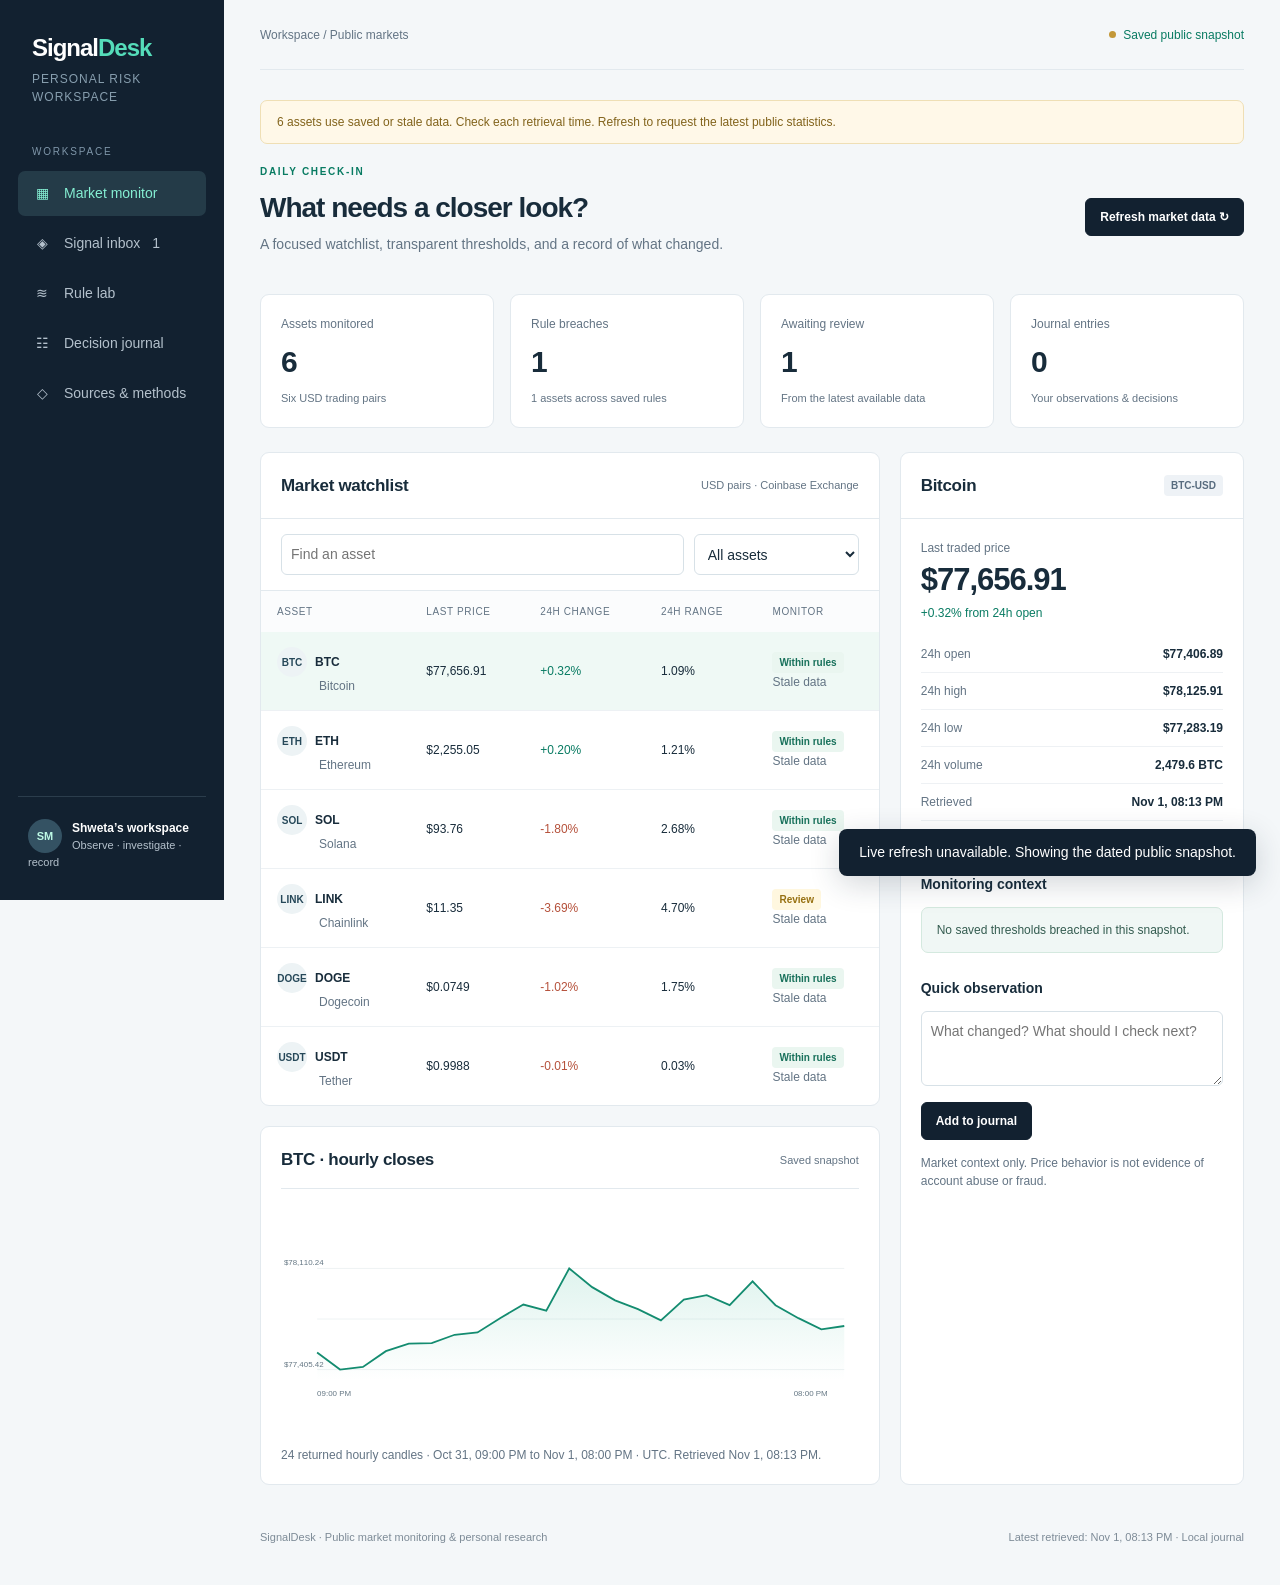
==== signaldesk/index.html @ 991ac7b4 "Add SignalDesk public market monitoring workspace" ====
<!doctype html><html lang="en"><head><meta charset="UTF-8"><meta name="viewport" content="width=device-width,initial-scale=1"><title>SignalDesk | Market Risk Workspace</title><meta name="description" content="A personal workspace for monitoring public crypto market data, reviewing signals, and keeping a decision journal."><link rel="icon" href="data:image/svg+xml,%3Csvg xmlns='http://www.w3.org/2000/svg' viewBox='0 0 40 40'%3E%3Crect width='40' height='40' rx='10' fill='%23122130'/%3E%3Cpath d='M8 26l7-10 7 6 10-12' stroke='%2354ddba' stroke-width='4' fill='none'/%3E%3C/svg%3E"><style>
:root{--ink:#182c3b;--muted:#637484;--line:#e2e9ee;--green:#087b62;--mint:#55ddba;--nav:#122130;--bg:#f4f7f9}*{box-sizing:border-box}body{margin:0;background:var(--bg);font:14px/1.5 -apple-system,BlinkMacSystemFont,'Segoe UI',sans-serif;color:var(--ink)}button,input,select,textarea{font:inherit}button,a,input,select,textarea{outline-offset:4px}button{cursor:pointer}button:disabled{cursor:default;opacity:.5}aside{position:fixed;inset:0 auto 0 0;width:224px;background:var(--nav);padding:30px 18px;color:#b4c1cc;display:flex;flex-direction:column;z-index:4}.brand{color:white;font-size:24px;font-weight:750;letter-spacing:-1px;padding:0 14px}.brand span{color:var(--mint)}.small{font-size:12px}.navlabel{font-size:10px;letter-spacing:1.8px;margin:38px 14px 12px;color:#7f96a9}nav button{width:100%;border:0;color:#b4c1cc;background:none;text-align:left;padding:12px 14px;border-radius:7px;margin-bottom:5px;display:flex;gap:12px;align-items:center}nav button.active{background:#243b48;color:#85efd3}nav button:hover{background:#203542}.navicon{width:20px;text-align:center}.author{margin-top:auto;border-top:1px solid #2b3d4c;padding:22px 10px 0}.avatar{float:left;margin-right:10px;border-radius:50%;background:#345263;color:#bdf9e5;width:34px;height:34px;display:grid;place-items:center;font-size:11px;font-weight:700}.author strong{color:#fff;display:block;font-size:12px}.author p{margin:0;font-size:11px}main{margin-left:224px;padding:0 36px 40px;max-width:1800px}.topbar{height:70px;display:flex;justify-content:space-between;align-items:center;border-bottom:1px solid var(--line);margin-bottom:30px;color:var(--muted);font-size:12px}.live{color:var(--green);display:flex;align-items:center;gap:7px}.dot{height:7px;width:7px;background:#1da782;border-radius:100%}.head{display:flex;justify-content:space-between;gap:16px;align-items:center;margin-bottom:25px}h1{font-size:29px;letter-spacing:-1px;margin:0 0 5px}h2{font-size:17px;letter-spacing:-.3px;margin:0}h3{font-size:14px;margin:0 0 8px}p{margin:0 0 14px}.sub{color:var(--muted)}.eyebrow{color:var(--green);font-size:10px;font-weight:750;letter-spacing:1.7px;margin-bottom:8px}.btn{border:1px solid #cfdae2;background:white;color:var(--ink);border-radius:6px;padding:9px 14px;font-weight:600;font-size:12px}.btn:hover{background:#edf3f5}.primary{background:var(--nav);border-color:var(--nav);color:white}.primary:hover{background:#284458}.ghost{background:transparent}.cards{display:grid;grid-template-columns:repeat(4,1fr);gap:16px;margin-bottom:24px}.card{border:1px solid var(--line);border-radius:9px;background:white;padding:20px}.metric{font-size:30px;font-weight:700;letter-spacing:-1px;margin:6px 0}.label{color:var(--muted);font-size:12px}.change{font-size:11px;color:var(--muted)}.green{color:var(--green)}.grid{display:grid;grid-template-columns: minmax(0,1.8fr) minmax(280px,1fr);gap:20px}.panel{background:white;border:1px solid var(--line);border-radius:9px;overflow:hidden;margin-bottom:20px}.panelhead{display:flex;justify-content:space-between;gap:12px;align-items:center;padding:20px;border-bottom:1px solid var(--line)}.pad{padding:20px}.toolbar{display:flex;gap:10px;flex-wrap:wrap;padding:15px 20px;border-bottom:1px solid var(--line)}input[type=search],select,textarea{border:1px solid #d7e1e7;background:white;border-radius:6px;padding:9px;color:var(--ink)}input[type=search]{min-width:180px;flex:1}table{border-collapse:collapse;width:100%;font-size:12px}th{text-align:left;font-weight:500;color:var(--muted);font-size:10px;letter-spacing:.6px;text-transform:uppercase;background:#fbfcfd;padding:13px 16px}td{padding:15px 16px;border-bottom:1px solid #edf1f4}tbody tr{cursor:pointer}tbody tr:hover{background:#f6faf9}tbody tr.selected{background:#eff9f5}tbody tr:last-child td{border-bottom:0}.badge{border-radius:4px;padding:3px 7px;font-size:10px;font-weight:650;white-space:nowrap;display:inline-block}.high{background:#fff0ec;color:#aa4428}.medium{background:#fff7df;color:#977010}.low{background:#eaf6f0;color:#18715b}.neutral{background:#eef2f6;color:#576b7e}.score{font-weight:750}.caseid{font-weight:650}.caseid small{font-weight:400;color:var(--muted);display:block;font-size:10px;margin-top:3px}.detailtitle{display:flex;justify-content:space-between;margin-bottom:18px}.kv{display:flex;justify-content:space-between;border-bottom:1px solid #eef1f4;padding:9px 0;font-size:12px}.kv span:first-child{color:var(--muted)}.signal{display:flex;gap:10px;border:1px solid var(--line);padding:10px;border-radius:6px;font-size:12px;margin:8px 0}.signal b{font-size:13px}.timeline{border-left:1px solid #d5e3e1;padding-left:16px;margin:15px 0}.timeline div{font-size:12px;margin-bottom:14px;position:relative}.timeline div:before{content:'';width:7px;height:7px;border-radius:50%;background:#46b99a;position:absolute;left:-20px;top:6px}.timeline small{display:block;color:var(--muted);font-size:10px}.actions{display:flex;gap:8px;flex-wrap:wrap;margin-top:14px}textarea{width:100%;resize:vertical;min-height:75px}.callout{background:#f0f7f5;border:1px solid #d4e9df;border-radius:7px;padding:13px 15px;font-size:12px;color:#345c50}.footer{font-size:11px;color:#7d8b97;margin-top:24px;display:flex;justify-content:space-between;gap:15px}.hidden{display:none!important}.step{display:flex;gap:12px;padding:15px 0;border-bottom:1px solid var(--line)}.stepnum{border-radius:50%;background:#e8f4ef;color:var(--green);width:28px;height:28px;flex-shrink:0;display:grid;place-items:center;font-weight:700}.step p{font-size:12px;color:var(--muted);margin:4px 0 0}.simgrid{display:grid;grid-template-columns:1fr 1.2fr;gap:24px}.range{width:100%;accent-color:var(--green);margin:22px 0}.barrow{display:flex;gap:12px;align-items:center;font-size:12px;margin:18px 0}.barlabel{width:130px}.bar{flex:1;height:10px;background:#edf2f5;border-radius:4px;overflow:hidden}.bar i{display:block;height:100%;background:#37b797}.barrow b{width:48px;text-align:right}.pill{background:#edf5f2;color:#16755d;padding:4px 9px;border-radius:20px;font-size:11px}a{color:#087b62}.sectiontitle{margin:25px 0 12px}details{border:1px solid var(--line);padding:14px;border-radius:6px;margin-bottom:10px}summary{cursor:pointer;font-weight:650}details p{font-size:13px;color:var(--muted);margin-top:12px}.toast{position:fixed;bottom:24px;right:24px;background:var(--nav);color:white;padding:13px 20px;border-radius:8px;z-index:10;box-shadow:0 8px 30px #182c3b30}.tableresponsive{overflow:auto}.empty{text-align:center;color:var(--muted);padding:35px}.path{display:flex;gap:8px;flex-wrap:wrap;margin-top:12px}.path span{font-size:11px;border-radius:4px;background:#f1f5f7;padding:6px 9px}.legend{display:flex;gap:18px;font-size:11px;color:var(--muted);margin-top:14px}.legend span:before{content:'';display:inline-block;width:8px;height:8px;margin-right:6px;background:#37b797;border-radius:2px}.legend span:last-child:before{background:#e4a967}
@media(min-width:1500px){main{padding:0 50px 40px}.grid{grid-template-columns:minmax(0,2.2fr) minmax(330px,1fr)}}@media(max-width:1150px){aside{width:190px}main{margin-left:190px;padding:0 22px 30px}.grid{grid-template-columns:1fr}.cards{gap:10px}.card{padding:15px}.simgrid{grid-template-columns:1fr}}@media(max-width:700px){aside{position:static;width:auto;padding:16px}.brand{padding:0}.navlabel,.author{display:none}nav{display:flex;overflow:auto;margin-top:14px;gap:6px}nav button{white-space:nowrap;width:auto;padding:8px;font-size:11px}.navicon{display:none}main{margin-left:0;padding:0 16px 25px}.topbar{height:52px;margin-bottom:20px}.cards{grid-template-columns:repeat(2,1fr)}h1{font-size:24px}.head{align-items:flex-start}.head .btn{max-width:110px}.footer{display:block}.simgrid{grid-template-columns:1fr}}
.price{font-size:31px;letter-spacing:-1px;font-weight:700}.chart{height:230px;width:100%;display:block;margin-top:15px}.coin{background:#edf3f5;border-radius:50%;width:30px;height:30px;display:inline-grid;place-items:center;font-size:10px;font-weight:750;margin-right:8px;color:#264859}input[type=number]{border:1px solid #d7e1e7;padding:8px;border-radius:5px;width:90px}.rule{display:flex;justify-content:space-between;align-items:center;gap:12px;margin:16px 0;padding:12px;background:#f8fafb;border:1px solid var(--line);border-radius:6px}.datawarn{background:#fff8e8;border:1px solid #efdfb5;padding:12px 16px;border-radius:7px;color:#82631b;margin-bottom:20px;font-size:12px}.sync{font-size:11px;color:var(--muted)}.journalentry{border-bottom:1px solid var(--line);padding:18px 20px}.journalentry p{white-space:pre-wrap;margin:8px 0 0}.spark{width:100%;height:42px;display:block}.neg{color:#b5513b}.emptybox{padding:45px 20px;text-align:center;color:var(--muted)}.tabnums{font-variant-numeric:tabular-nums}.viewlink{border:0;background:none;color:var(--green);padding:0;text-decoration:underline}.controls{display:flex;gap:12px;flex-wrap:wrap;align-items:center}.sourcepath{word-break:break-all;background:#f4f7f9;padding:10px;font:11px/1.7 monospace;border-radius:5px}h1{font-size:28px}</style></head><body><aside><div class="brand">Signal<span>Desk</span><div class="small" style="font-weight:400;color:#879eae;letter-spacing:1px;margin-top:4px">PERSONAL RISK WORKSPACE</div></div><div class="navlabel">WORKSPACE</div><nav aria-label="Main navigation"><button data-page="monitor" class="active"><span class="navicon">▦</span>Market monitor</button><button data-page="signals"><span class="navicon">◈</span>Signal inbox <span id="navcount"></span></button><button data-page="rules"><span class="navicon">≋</span>Rule lab</button><button data-page="journal"><span class="navicon">☷</span>Decision journal</button><button data-page="sources"><span class="navicon">◇</span>Sources & methods</button></nav><div class="author"><div class="avatar">SM</div><strong>Shweta’s workspace</strong><p>Observe · investigate · record</p></div></aside><main><header class="topbar"><span>Workspace / Public markets</span><span class="live"><i class="dot" id="statusdot"></i><span id="feedstatus">Loading public data</span></span></header><div class="datawarn hidden" id="feedwarning" role="status"></div>
<section class="page" id="monitor"><div class="head"><div><div class="eyebrow">DAILY CHECK-IN</div><h1>What needs a closer look?</h1><p class="sub">A focused watchlist, transparent thresholds, and a record of what changed.</p></div><button class="btn primary" id="refresh">Refresh market data ↻</button></div><div class="cards" id="metrics"></div><div class="grid"><div><div class="panel"><div class="panelhead"><h2>Market watchlist</h2><span class="sync">USD pairs · Coinbase Exchange</span></div><div class="toolbar"><input id="search" type="search" placeholder="Find an asset" aria-label="Search watchlist"><select id="filter" aria-label="Watchlist filter"><option value="all">All assets</option><option value="flagged">Threshold breached</option></select></div><div class="tableresponsive"><table><thead><tr><th>Asset</th><th>Last price</th><th>24h change</th><th>24h range</th><th>Monitor</th></tr></thead><tbody id="rows"></tbody></table></div></div><div class="panel pad"><div class="panelhead" style="padding:0 0 15px"><h2 id="charttitle">BTC · hourly closes</h2><span class="sync" id="chartsource"></span></div><div id="chart"></div><p class="small sub" id="chartnote" style="margin:12px 0 0">Loading available history.</p></div></div><div class="panel" id="detail"></div></div></section>
<section class="page hidden" id="signals"><div class="head"><div><div class="eyebrow">OBSERVATION → REVIEW → FOLLOW-THROUGH</div><h1>Signal inbox</h1><p class="sub">Rule breaches from the latest available snapshot. A signal is a prompt to investigate.</p></div></div><div class="toolbar" style="background:white;border:1px solid var(--line);border-radius:8px;margin-bottom:20px"><label for="signalfilter">Review state</label><select id="signalfilter"><option value="all">All signals</option><option>New</option><option>Watching</option><option>Reviewed</option></select></div><div id="signalrows"></div></section>
<section class="page hidden" id="rules"><div class="head"><div><div class="eyebrow">MAKE THE TRADE-OFF EXPLICIT</div><h1>Rule lab</h1><p class="sub">Preview how thresholds change review volume before saving your monitoring rules.</p></div><button class="btn primary" id="saverules">Save thresholds</button></div><div class="simgrid"><div class="panel pad"><h2>Thresholds</h2><div class="rule"><div><b>Absolute 24h price move</b><p class="small sub" style="margin:3px 0">Either direction, measured against 24h open</p></div><div><input type="number" id="move" min="0.1" max="100" step="0.1" aria-label="Price move threshold"> %</div></div><div class="rule"><div><b>24h high–low range</b><p class="small sub" style="margin:3px 0">High minus low, divided by 24h open</p></div><div><input type="number" id="range" min="0.1" max="200" step="0.1" aria-label="Range threshold"> %</div></div><div class="rule"><div><b>USDT price deviation</b><p class="small sub" style="margin:3px 0">Absolute distance from $1 on this venue</p></div><div><input type="number" id="peg" min="0.01" max="20" step="0.01" aria-label="USDT deviation threshold"> %</div></div><div class="callout">Rules generate a review queue. They do not execute trades, restrict accounts, or infer fraud from market activity.</div><p class="small sub" id="rulestate" style="margin-top:14px"></p></div><div><div class="cards" id="rulemetrics" style="grid-template-columns:repeat(2,1fr)"></div><div class="panel pad"><h2>Preview against current data</h2><div id="rulepreview"></div><p class="small sub" style="margin-top:18px">Snapshot evaluation only. This is not a historical backtest and does not estimate prediction accuracy or false-positive rates.</p></div></div></div></section>
<section class="page hidden" id="journal"><div class="head"><div><div class="eyebrow">KEEP THE CONTEXT</div><h1>Decision journal</h1><p class="sub">Observations, review decisions, and rule changes—with their source snapshot.</p></div><button class="btn" id="export">Export journal</button></div><div class="panel pad"><h2>Add an observation</h2><div class="controls" style="margin:14px 0"><label for="noteasset">Asset</label><select id="noteasset"><option>General</option><option>BTC</option><option>ETH</option><option>SOL</option><option>LINK</option><option>DOGE</option><option>USDT</option></select><label for="notetype">Type</label><select id="notetype"><option>Observation</option><option>Follow-up</option><option>Decision</option></select></div><textarea id="notetext" placeholder="What did you observe? What evidence matters? What will you check next?" aria-label="Journal note"></textarea><button class="btn primary" id="addnote" style="margin-top:12px">Save entry</button></div><div class="panel" id="journalrows"></div><p class="small sub">Your notes and review states are stored in this browser. Export regularly to keep a backup; they do not sync between devices.</p></section>
<section class="page hidden" id="sources"><div class="head"><div><div class="eyebrow">KNOW WHAT YOU ARE LOOKING AT</div><h1>Sources & methods</h1><p class="sub">Public inputs. Explicit calculations. Personal observations.</p></div></div><div class="grid"><div><div class="panel pad"><h2>Coinbase Exchange public market data</h2><p style="margin-top:12px">The watchlist uses public statistics for BTC-USD, ETH-USD, SOL-USD, LINK-USD, DOGE-USD, and USDT-USD. No exchange account, API key, wallet, or private transaction feed is connected.</p><p class="small sub">Statistics are venue-specific, not a consolidated view of the market. API volume is measured in base-asset units. Last price may differ from prices on other venues.</p><div class="sourcepath">GET https://api.exchange.coinbase.com/products/{ASSET}-USD/stats<br>GET https://api.exchange.coinbase.com/products/{ASSET}-USD/candles?granularity=3600</div><p style="margin-top:14px"><a href="https://docs.cdp.coinbase.com/api-reference/exchange-api/rest-api/products/get-product-stats" target="_blank" rel="noopener">Statistics documentation ↗</a> · <a href="https://docs.cdp.coinbase.com/api-reference/exchange-api/rest-api/products/get-product-candles" target="_blank" rel="noopener">Candle documentation ↗</a></p></div><div class="panel pad"><h2>Calculations</h2><div class="kv"><span>24h price change</span><b>(last − open) / open × 100</b></div><div class="kv"><span>24h range</span><b>(high − low) / open × 100</b></div><div class="kv"><span>USDT deviation</span><b>|last − 1| × 100</b></div><div class="kv"><span>Price-move signal</span><b>|24h change| ≥ threshold</b></div><p class="small sub" style="margin-top:15px">Hourly close history shows up to 24 recent returned candles. Missing intervals are not interpolated. Thresholds are personal monitoring settings, not calibrated risk scores. This workspace does not classify people, accounts, or transactions as fraudulent.</p></div></div><div><div class="panel pad"><h2>Refresh & provenance</h2><p class="small sub" style="margin-top:12px">Market statistics refresh on opening, on demand, and once per minute while this tab is visible. Each asset retains its own retrieval timestamp. A failed request preserves the last available value and marks it stale.</p><p class="small sub">If a live request fails before any refresh succeeds, the app uses the bundled public-data snapshot, visibly labeled with its original retrieval time. It never substitutes fabricated prices.</p><div id="sourcehealth"></div></div><div class="panel pad"><h2>Working boundaries</h2><p class="small sub" style="margin-top:12px">SignalDesk is a personal research and monitoring tool. It does not execute orders or provide investment recommendations. Alerts and notes are local to your browser, and monitoring pauses when the app is closed.</p><p class="small sub">A reviewed signal stays in the inbox while its rule remains breached. New observations are compared against saved thresholds on refresh.</p></div></div></div></section>
<footer class="footer"><span>SignalDesk · Public market monitoring & personal research</span><span id="lastsync">Retrieving source snapshot…</span></footer></main><div id="toast" class="toast hidden" role="status"></div><script src="app.js"></script></body></html>
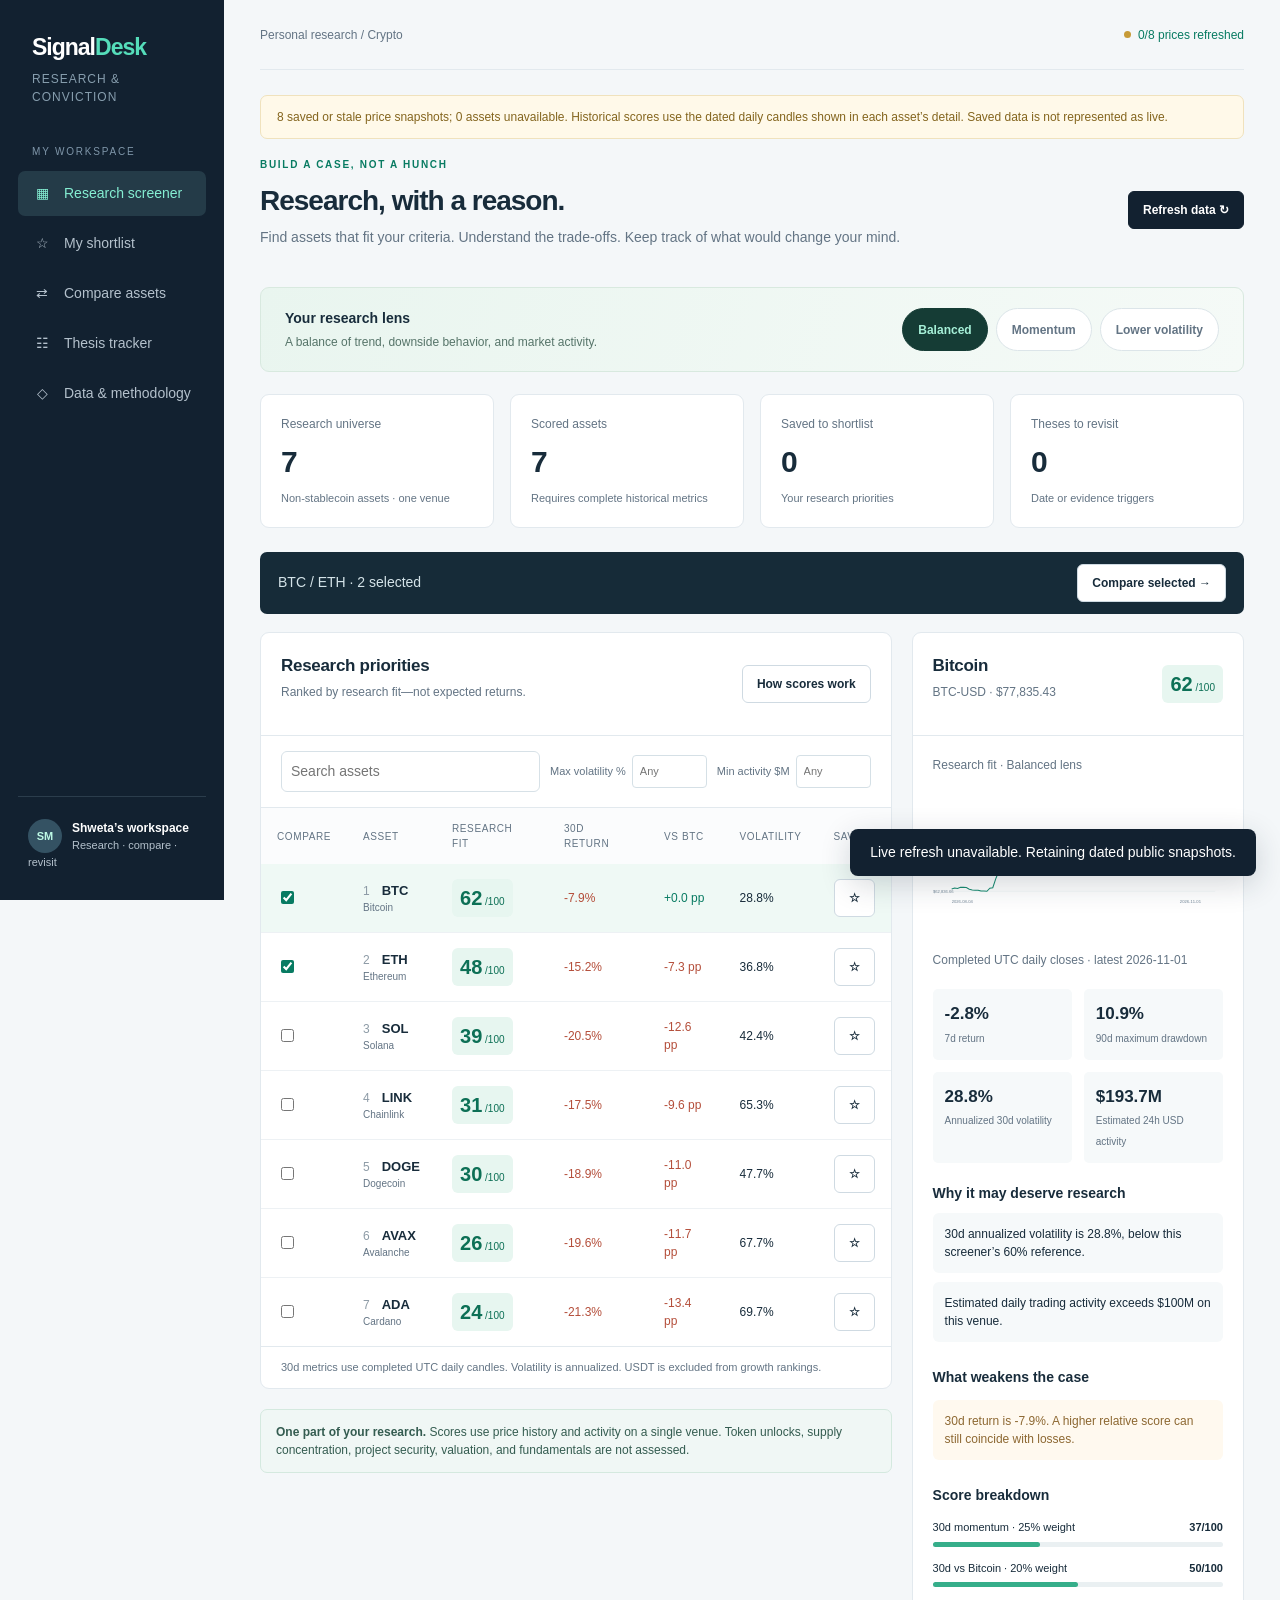
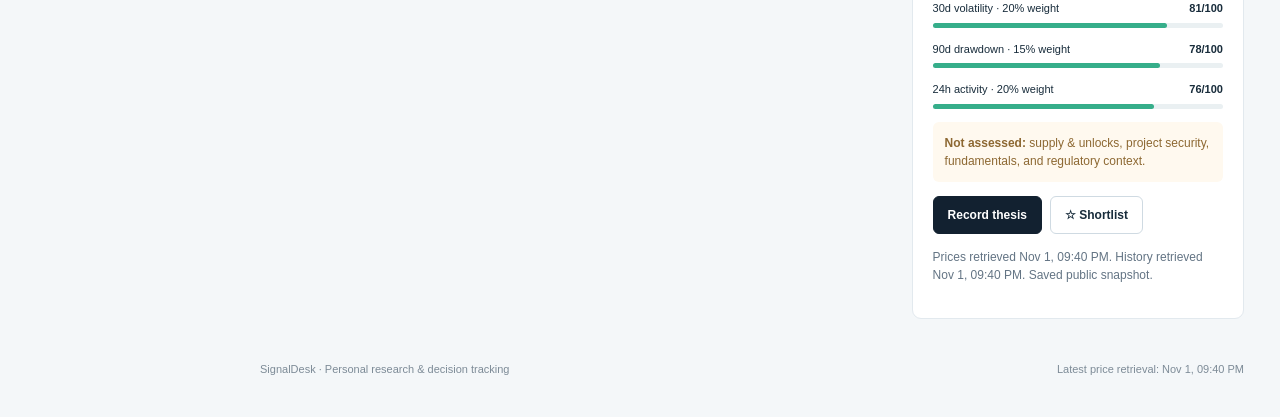
==== commit 2eee46a0: "Build explainable crypto screener, comparisons and thesis tracking" ====
--- a/signaldesk/index.html
+++ b/signaldesk/index.html
@@ -1,10 +1,10 @@
-<!doctype html><html lang="en"><head><meta charset="UTF-8"><meta name="viewport" content="width=device-width,initial-scale=1"><title>SignalDesk | Market Risk Workspace</title><meta name="description" content="A personal workspace for monitoring public crypto market data, reviewing signals, and keeping a decision journal."><link rel="icon" href="data:image/svg+xml,%3Csvg xmlns='http://www.w3.org/2000/svg' viewBox='0 0 40 40'%3E%3Crect width='40' height='40' rx='10' fill='%23122130'/%3E%3Cpath d='M8 26l7-10 7 6 10-12' stroke='%2354ddba' stroke-width='4' fill='none'/%3E%3C/svg%3E"><style>
-:root{--ink:#182c3b;--muted:#637484;--line:#e2e9ee;--green:#087b62;--mint:#55ddba;--nav:#122130;--bg:#f4f7f9}*{box-sizing:border-box}body{margin:0;background:var(--bg);font:14px/1.5 -apple-system,BlinkMacSystemFont,'Segoe UI',sans-serif;color:var(--ink)}button,input,select,textarea{font:inherit}button,a,input,select,textarea{outline-offset:4px}button{cursor:pointer}button:disabled{cursor:default;opacity:.5}aside{position:fixed;inset:0 auto 0 0;width:224px;background:var(--nav);padding:30px 18px;color:#b4c1cc;display:flex;flex-direction:column;z-index:4}.brand{color:white;font-size:24px;font-weight:750;letter-spacing:-1px;padding:0 14px}.brand span{color:var(--mint)}.small{font-size:12px}.navlabel{font-size:10px;letter-spacing:1.8px;margin:38px 14px 12px;color:#7f96a9}nav button{width:100%;border:0;color:#b4c1cc;background:none;text-align:left;padding:12px 14px;border-radius:7px;margin-bottom:5px;display:flex;gap:12px;align-items:center}nav button.active{background:#243b48;color:#85efd3}nav button:hover{background:#203542}.navicon{width:20px;text-align:center}.author{margin-top:auto;border-top:1px solid #2b3d4c;padding:22px 10px 0}.avatar{float:left;margin-right:10px;border-radius:50%;background:#345263;color:#bdf9e5;width:34px;height:34px;display:grid;place-items:center;font-size:11px;font-weight:700}.author strong{color:#fff;display:block;font-size:12px}.author p{margin:0;font-size:11px}main{margin-left:224px;padding:0 36px 40px;max-width:1800px}.topbar{height:70px;display:flex;justify-content:space-between;align-items:center;border-bottom:1px solid var(--line);margin-bottom:30px;color:var(--muted);font-size:12px}.live{color:var(--green);display:flex;align-items:center;gap:7px}.dot{height:7px;width:7px;background:#1da782;border-radius:100%}.head{display:flex;justify-content:space-between;gap:16px;align-items:center;margin-bottom:25px}h1{font-size:29px;letter-spacing:-1px;margin:0 0 5px}h2{font-size:17px;letter-spacing:-.3px;margin:0}h3{font-size:14px;margin:0 0 8px}p{margin:0 0 14px}.sub{color:var(--muted)}.eyebrow{color:var(--green);font-size:10px;font-weight:750;letter-spacing:1.7px;margin-bottom:8px}.btn{border:1px solid #cfdae2;background:white;color:var(--ink);border-radius:6px;padding:9px 14px;font-weight:600;font-size:12px}.btn:hover{background:#edf3f5}.primary{background:var(--nav);border-color:var(--nav);color:white}.primary:hover{background:#284458}.ghost{background:transparent}.cards{display:grid;grid-template-columns:repeat(4,1fr);gap:16px;margin-bottom:24px}.card{border:1px solid var(--line);border-radius:9px;background:white;padding:20px}.metric{font-size:30px;font-weight:700;letter-spacing:-1px;margin:6px 0}.label{color:var(--muted);font-size:12px}.change{font-size:11px;color:var(--muted)}.green{color:var(--green)}.grid{display:grid;grid-template-columns: minmax(0,1.8fr) minmax(280px,1fr);gap:20px}.panel{background:white;border:1px solid var(--line);border-radius:9px;overflow:hidden;margin-bottom:20px}.panelhead{display:flex;justify-content:space-between;gap:12px;align-items:center;padding:20px;border-bottom:1px solid var(--line)}.pad{padding:20px}.toolbar{display:flex;gap:10px;flex-wrap:wrap;padding:15px 20px;border-bottom:1px solid var(--line)}input[type=search],select,textarea{border:1px solid #d7e1e7;background:white;border-radius:6px;padding:9px;color:var(--ink)}input[type=search]{min-width:180px;flex:1}table{border-collapse:collapse;width:100%;font-size:12px}th{text-align:left;font-weight:500;color:var(--muted);font-size:10px;letter-spacing:.6px;text-transform:uppercase;background:#fbfcfd;padding:13px 16px}td{padding:15px 16px;border-bottom:1px solid #edf1f4}tbody tr{cursor:pointer}tbody tr:hover{background:#f6faf9}tbody tr.selected{background:#eff9f5}tbody tr:last-child td{border-bottom:0}.badge{border-radius:4px;padding:3px 7px;font-size:10px;font-weight:650;white-space:nowrap;display:inline-block}.high{background:#fff0ec;color:#aa4428}.medium{background:#fff7df;color:#977010}.low{background:#eaf6f0;color:#18715b}.neutral{background:#eef2f6;color:#576b7e}.score{font-weight:750}.caseid{font-weight:650}.caseid small{font-weight:400;color:var(--muted);display:block;font-size:10px;margin-top:3px}.detailtitle{display:flex;justify-content:space-between;margin-bottom:18px}.kv{display:flex;justify-content:space-between;border-bottom:1px solid #eef1f4;padding:9px 0;font-size:12px}.kv span:first-child{color:var(--muted)}.signal{display:flex;gap:10px;border:1px solid var(--line);padding:10px;border-radius:6px;font-size:12px;margin:8px 0}.signal b{font-size:13px}.timeline{border-left:1px solid #d5e3e1;padding-left:16px;margin:15px 0}.timeline div{font-size:12px;margin-bottom:14px;position:relative}.timeline div:before{content:'';width:7px;height:7px;border-radius:50%;background:#46b99a;position:absolute;left:-20px;top:6px}.timeline small{display:block;color:var(--muted);font-size:10px}.actions{display:flex;gap:8px;flex-wrap:wrap;margin-top:14px}textarea{width:100%;resize:vertical;min-height:75px}.callout{background:#f0f7f5;border:1px solid #d4e9df;border-radius:7px;padding:13px 15px;font-size:12px;color:#345c50}.footer{font-size:11px;color:#7d8b97;margin-top:24px;display:flex;justify-content:space-between;gap:15px}.hidden{display:none!important}.step{display:flex;gap:12px;padding:15px 0;border-bottom:1px solid var(--line)}.stepnum{border-radius:50%;background:#e8f4ef;color:var(--green);width:28px;height:28px;flex-shrink:0;display:grid;place-items:center;font-weight:700}.step p{font-size:12px;color:var(--muted);margin:4px 0 0}.simgrid{display:grid;grid-template-columns:1fr 1.2fr;gap:24px}.range{width:100%;accent-color:var(--green);margin:22px 0}.barrow{display:flex;gap:12px;align-items:center;font-size:12px;margin:18px 0}.barlabel{width:130px}.bar{flex:1;height:10px;background:#edf2f5;border-radius:4px;overflow:hidden}.bar i{display:block;height:100%;background:#37b797}.barrow b{width:48px;text-align:right}.pill{background:#edf5f2;color:#16755d;padding:4px 9px;border-radius:20px;font-size:11px}a{color:#087b62}.sectiontitle{margin:25px 0 12px}details{border:1px solid var(--line);padding:14px;border-radius:6px;margin-bottom:10px}summary{cursor:pointer;font-weight:650}details p{font-size:13px;color:var(--muted);margin-top:12px}.toast{position:fixed;bottom:24px;right:24px;background:var(--nav);color:white;padding:13px 20px;border-radius:8px;z-index:10;box-shadow:0 8px 30px #182c3b30}.tableresponsive{overflow:auto}.empty{text-align:center;color:var(--muted);padding:35px}.path{display:flex;gap:8px;flex-wrap:wrap;margin-top:12px}.path span{font-size:11px;border-radius:4px;background:#f1f5f7;padding:6px 9px}.legend{display:flex;gap:18px;font-size:11px;color:var(--muted);margin-top:14px}.legend span:before{content:'';display:inline-block;width:8px;height:8px;margin-right:6px;background:#37b797;border-radius:2px}.legend span:last-child:before{background:#e4a967}
-@media(min-width:1500px){main{padding:0 50px 40px}.grid{grid-template-columns:minmax(0,2.2fr) minmax(330px,1fr)}}@media(max-width:1150px){aside{width:190px}main{margin-left:190px;padding:0 22px 30px}.grid{grid-template-columns:1fr}.cards{gap:10px}.card{padding:15px}.simgrid{grid-template-columns:1fr}}@media(max-width:700px){aside{position:static;width:auto;padding:16px}.brand{padding:0}.navlabel,.author{display:none}nav{display:flex;overflow:auto;margin-top:14px;gap:6px}nav button{white-space:nowrap;width:auto;padding:8px;font-size:11px}.navicon{display:none}main{margin-left:0;padding:0 16px 25px}.topbar{height:52px;margin-bottom:20px}.cards{grid-template-columns:repeat(2,1fr)}h1{font-size:24px}.head{align-items:flex-start}.head .btn{max-width:110px}.footer{display:block}.simgrid{grid-template-columns:1fr}}
-.price{font-size:31px;letter-spacing:-1px;font-weight:700}.chart{height:230px;width:100%;display:block;margin-top:15px}.coin{background:#edf3f5;border-radius:50%;width:30px;height:30px;display:inline-grid;place-items:center;font-size:10px;font-weight:750;margin-right:8px;color:#264859}input[type=number]{border:1px solid #d7e1e7;padding:8px;border-radius:5px;width:90px}.rule{display:flex;justify-content:space-between;align-items:center;gap:12px;margin:16px 0;padding:12px;background:#f8fafb;border:1px solid var(--line);border-radius:6px}.datawarn{background:#fff8e8;border:1px solid #efdfb5;padding:12px 16px;border-radius:7px;color:#82631b;margin-bottom:20px;font-size:12px}.sync{font-size:11px;color:var(--muted)}.journalentry{border-bottom:1px solid var(--line);padding:18px 20px}.journalentry p{white-space:pre-wrap;margin:8px 0 0}.spark{width:100%;height:42px;display:block}.neg{color:#b5513b}.emptybox{padding:45px 20px;text-align:center;color:var(--muted)}.tabnums{font-variant-numeric:tabular-nums}.viewlink{border:0;background:none;color:var(--green);padding:0;text-decoration:underline}.controls{display:flex;gap:12px;flex-wrap:wrap;align-items:center}.sourcepath{word-break:break-all;background:#f4f7f9;padding:10px;font:11px/1.7 monospace;border-radius:5px}h1{font-size:28px}</style></head><body><aside><div class="brand">Signal<span>Desk</span><div class="small" style="font-weight:400;color:#879eae;letter-spacing:1px;margin-top:4px">PERSONAL RISK WORKSPACE</div></div><div class="navlabel">WORKSPACE</div><nav aria-label="Main navigation"><button data-page="monitor" class="active"><span class="navicon">▦</span>Market monitor</button><button data-page="signals"><span class="navicon">◈</span>Signal inbox <span id="navcount"></span></button><button data-page="rules"><span class="navicon">≋</span>Rule lab</button><button data-page="journal"><span class="navicon">☷</span>Decision journal</button><button data-page="sources"><span class="navicon">◇</span>Sources & methods</button></nav><div class="author"><div class="avatar">SM</div><strong>Shweta’s workspace</strong><p>Observe · investigate · record</p></div></aside><main><header class="topbar"><span>Workspace / Public markets</span><span class="live"><i class="dot" id="statusdot"></i><span id="feedstatus">Loading public data</span></span></header><div class="datawarn hidden" id="feedwarning" role="status"></div>
-<section class="page" id="monitor"><div class="head"><div><div class="eyebrow">DAILY CHECK-IN</div><h1>What needs a closer look?</h1><p class="sub">A focused watchlist, transparent thresholds, and a record of what changed.</p></div><button class="btn primary" id="refresh">Refresh market data ↻</button></div><div class="cards" id="metrics"></div><div class="grid"><div><div class="panel"><div class="panelhead"><h2>Market watchlist</h2><span class="sync">USD pairs · Coinbase Exchange</span></div><div class="toolbar"><input id="search" type="search" placeholder="Find an asset" aria-label="Search watchlist"><select id="filter" aria-label="Watchlist filter"><option value="all">All assets</option><option value="flagged">Threshold breached</option></select></div><div class="tableresponsive"><table><thead><tr><th>Asset</th><th>Last price</th><th>24h change</th><th>24h range</th><th>Monitor</th></tr></thead><tbody id="rows"></tbody></table></div></div><div class="panel pad"><div class="panelhead" style="padding:0 0 15px"><h2 id="charttitle">BTC · hourly closes</h2><span class="sync" id="chartsource"></span></div><div id="chart"></div><p class="small sub" id="chartnote" style="margin:12px 0 0">Loading available history.</p></div></div><div class="panel" id="detail"></div></div></section>
-<section class="page hidden" id="signals"><div class="head"><div><div class="eyebrow">OBSERVATION → REVIEW → FOLLOW-THROUGH</div><h1>Signal inbox</h1><p class="sub">Rule breaches from the latest available snapshot. A signal is a prompt to investigate.</p></div></div><div class="toolbar" style="background:white;border:1px solid var(--line);border-radius:8px;margin-bottom:20px"><label for="signalfilter">Review state</label><select id="signalfilter"><option value="all">All signals</option><option>New</option><option>Watching</option><option>Reviewed</option></select></div><div id="signalrows"></div></section>
-<section class="page hidden" id="rules"><div class="head"><div><div class="eyebrow">MAKE THE TRADE-OFF EXPLICIT</div><h1>Rule lab</h1><p class="sub">Preview how thresholds change review volume before saving your monitoring rules.</p></div><button class="btn primary" id="saverules">Save thresholds</button></div><div class="simgrid"><div class="panel pad"><h2>Thresholds</h2><div class="rule"><div><b>Absolute 24h price move</b><p class="small sub" style="margin:3px 0">Either direction, measured against 24h open</p></div><div><input type="number" id="move" min="0.1" max="100" step="0.1" aria-label="Price move threshold"> %</div></div><div class="rule"><div><b>24h high–low range</b><p class="small sub" style="margin:3px 0">High minus low, divided by 24h open</p></div><div><input type="number" id="range" min="0.1" max="200" step="0.1" aria-label="Range threshold"> %</div></div><div class="rule"><div><b>USDT price deviation</b><p class="small sub" style="margin:3px 0">Absolute distance from $1 on this venue</p></div><div><input type="number" id="peg" min="0.01" max="20" step="0.01" aria-label="USDT deviation threshold"> %</div></div><div class="callout">Rules generate a review queue. They do not execute trades, restrict accounts, or infer fraud from market activity.</div><p class="small sub" id="rulestate" style="margin-top:14px"></p></div><div><div class="cards" id="rulemetrics" style="grid-template-columns:repeat(2,1fr)"></div><div class="panel pad"><h2>Preview against current data</h2><div id="rulepreview"></div><p class="small sub" style="margin-top:18px">Snapshot evaluation only. This is not a historical backtest and does not estimate prediction accuracy or false-positive rates.</p></div></div></div></section>
-<section class="page hidden" id="journal"><div class="head"><div><div class="eyebrow">KEEP THE CONTEXT</div><h1>Decision journal</h1><p class="sub">Observations, review decisions, and rule changes—with their source snapshot.</p></div><button class="btn" id="export">Export journal</button></div><div class="panel pad"><h2>Add an observation</h2><div class="controls" style="margin:14px 0"><label for="noteasset">Asset</label><select id="noteasset"><option>General</option><option>BTC</option><option>ETH</option><option>SOL</option><option>LINK</option><option>DOGE</option><option>USDT</option></select><label for="notetype">Type</label><select id="notetype"><option>Observation</option><option>Follow-up</option><option>Decision</option></select></div><textarea id="notetext" placeholder="What did you observe? What evidence matters? What will you check next?" aria-label="Journal note"></textarea><button class="btn primary" id="addnote" style="margin-top:12px">Save entry</button></div><div class="panel" id="journalrows"></div><p class="small sub">Your notes and review states are stored in this browser. Export regularly to keep a backup; they do not sync between devices.</p></section>
-<section class="page hidden" id="sources"><div class="head"><div><div class="eyebrow">KNOW WHAT YOU ARE LOOKING AT</div><h1>Sources & methods</h1><p class="sub">Public inputs. Explicit calculations. Personal observations.</p></div></div><div class="grid"><div><div class="panel pad"><h2>Coinbase Exchange public market data</h2><p style="margin-top:12px">The watchlist uses public statistics for BTC-USD, ETH-USD, SOL-USD, LINK-USD, DOGE-USD, and USDT-USD. No exchange account, API key, wallet, or private transaction feed is connected.</p><p class="small sub">Statistics are venue-specific, not a consolidated view of the market. API volume is measured in base-asset units. Last price may differ from prices on other venues.</p><div class="sourcepath">GET https://api.exchange.coinbase.com/products/{ASSET}-USD/stats<br>GET https://api.exchange.coinbase.com/products/{ASSET}-USD/candles?granularity=3600</div><p style="margin-top:14px"><a href="https://docs.cdp.coinbase.com/api-reference/exchange-api/rest-api/products/get-product-stats" target="_blank" rel="noopener">Statistics documentation ↗</a> · <a href="https://docs.cdp.coinbase.com/api-reference/exchange-api/rest-api/products/get-product-candles" target="_blank" rel="noopener">Candle documentation ↗</a></p></div><div class="panel pad"><h2>Calculations</h2><div class="kv"><span>24h price change</span><b>(last − open) / open × 100</b></div><div class="kv"><span>24h range</span><b>(high − low) / open × 100</b></div><div class="kv"><span>USDT deviation</span><b>|last − 1| × 100</b></div><div class="kv"><span>Price-move signal</span><b>|24h change| ≥ threshold</b></div><p class="small sub" style="margin-top:15px">Hourly close history shows up to 24 recent returned candles. Missing intervals are not interpolated. Thresholds are personal monitoring settings, not calibrated risk scores. This workspace does not classify people, accounts, or transactions as fraudulent.</p></div></div><div><div class="panel pad"><h2>Refresh & provenance</h2><p class="small sub" style="margin-top:12px">Market statistics refresh on opening, on demand, and once per minute while this tab is visible. Each asset retains its own retrieval timestamp. A failed request preserves the last available value and marks it stale.</p><p class="small sub">If a live request fails before any refresh succeeds, the app uses the bundled public-data snapshot, visibly labeled with its original retrieval time. It never substitutes fabricated prices.</p><div id="sourcehealth"></div></div><div class="panel pad"><h2>Working boundaries</h2><p class="small sub" style="margin-top:12px">SignalDesk is a personal research and monitoring tool. It does not execute orders or provide investment recommendations. Alerts and notes are local to your browser, and monitoring pauses when the app is closed.</p><p class="small sub">A reviewed signal stays in the inbox while its rule remains breached. New observations are compared against saved thresholds on refresh.</p></div></div></div></section>
-<footer class="footer"><span>SignalDesk · Public market monitoring & personal research</span><span id="lastsync">Retrieving source snapshot…</span></footer></main><div id="toast" class="toast hidden" role="status"></div><script src="app.js"></script></body></html>+<!doctype html><html lang="en"><head><meta charset="UTF-8"><meta name="viewport" content="width=device-width,initial-scale=1"><title>SignalDesk | Crypto Research & Thesis Tracker</title><meta name="description" content="An explainable crypto research screener with public market data, asset comparisons, and a personal thesis tracker."><link rel="stylesheet" href="base.css"><style>
+.brand{font-size:23px}.topbar{margin-bottom:25px}.head p{max-width:730px}main{max-width:1700px}.scorebox{background:#e7f6f0;color:#0d7056;font-size:20px;font-weight:750;border-radius:6px;display:inline-block;min-width:48px;padding:4px 8px;text-align:center}.scorebox small{font-size:10px;font-weight:400}.tabnums{font-variant-numeric:tabular-nums}.neg{color:#b44e3a}.muted{color:var(--muted)}.rank{font-size:12px;color:#8d9ba6;margin-right:12px}.coinname{font-weight:700;font-size:13px}.coinname small{display:block;font-size:10px;font-weight:400;color:var(--muted)}.pillbtn{border:1px solid #dce5e9;background:white;padding:8px 15px;border-radius:30px;font-weight:600;font-size:12px;color:var(--muted)}.pillbtn.active{background:#153c35;color:#a6f0d8;border-color:#153c35}.styles{display:flex;gap:8px;flex-wrap:wrap}.intro{padding:20px 24px;background:linear-gradient(110deg,#e9f5ef,#f5faf7);border:1px solid #d8e9df;border-radius:9px;margin-bottom:22px;display:flex;justify-content:space-between;gap:25px}.intro p{margin:4px 0 0;font-size:12px;color:#567469}.warning{border-radius:7px;background:#fff9e9;color:#84651e;border:1px solid #f0e2bd;padding:12px 16px;font-size:12px;margin-bottom:18px}.stickycompare{background:#162b38;color:#d4e3e8;border-radius:7px;padding:12px 18px;display:flex;justify-content:space-between;align-items:center;margin:0 0 18px;gap:10px}.detailname{display:flex;justify-content:space-between;align-items:center}.factor{margin:13px 0}.factorhead{display:flex;justify-content:space-between;font-size:11px}.factorbar{height:5px;border-radius:3px;background:#eaf0f2;margin-top:6px}.factorbar i{height:100%;display:block;background:#36ae8a;border-radius:3px}.evidence{padding:12px;background:#f6f9fa;border-radius:6px;margin-top:9px;font-size:12px}.caution{background:#fff9ef;color:#8d6832}.chart{width:100%;height:165px;display:block;margin-top:12px}.detailmetric{display:grid;grid-template-columns:1fr 1fr;gap:12px;margin:20px 0}.detailmetric>div{padding:12px;background:#f6f9fa;border-radius:5px}.detailmetric b{display:block;font-size:17px}.detailmetric span{font-size:10px;color:var(--muted)}.grid{grid-template-columns:minmax(0,1.9fr) minmax(300px,1fr)}.researchlist{display:grid;grid-template-columns:repeat(3,1fr);gap:15px}.researchcard{border:1px solid var(--line);border-radius:8px;background:white;padding:20px}.researchcard h2{margin-bottom:8px}.entry{padding:20px;border-bottom:1px solid var(--line)}.entry p{white-space:pre-wrap;margin-top:10px}.formgrid{display:grid;grid-template-columns:1fr 1fr;gap:15px}.field label{font-size:12px;font-weight:600;display:block;margin-bottom:7px}.field input,.field select{border:1px solid #d5e0e6;border-radius:5px;padding:9px;width:100%;background:white;color:var(--ink)}.field textarea{min-height:90px}.thesishead{display:flex;justify-content:space-between;gap:12px;align-items:center}.thesistext{white-space:pre-wrap}.emptymsg{text-align:center;padding:40px 20px;color:var(--muted)}.comparetable th,.comparetable td{padding:15px 20px}.comparetable td:first-child{color:var(--muted);width:26%}.checklist{display:grid;grid-template-columns:1fr 1fr;gap:10px}.checks label{display:flex;gap:8px;font-size:12px;margin:8px 0}.checks input{accent-color:#087b62}.sourcecode{font:11px/1.7 monospace;word-break:break-all;padding:12px;background:#f5f8f9;border-radius:6px}.modal{position:fixed;inset:0;background:#10233070;display:grid;place-items:center;z-index:20;padding:20px}.modalbody{max-width:760px;max-height:90vh;overflow:auto;width:100%;background:white;border-radius:12px;padding:28px}.visuallyhidden{position:absolute;width:1px;height:1px;overflow:hidden;clip-path:inset(50%)}.tablehint{font-size:11px;color:var(--muted);padding:12px 20px;border-top:1px solid var(--line)}.brief{font-size:12px;color:var(--muted);margin-top:5px}.filterlabel{font-size:11px;color:var(--muted);display:flex;gap:6px;align-items:center}.filterlabel input{width:75px;border:1px solid #d5e0e6;border-radius:4px;padding:7px}.plotlabel{font-size:10px;fill:#718595}.two{display:grid;grid-template-columns:1fr 1fr;gap:20px}.taskbadge{padding:4px 8px;border-radius:4px;background:#fff4db;color:#8c661a;font-size:10px}.weights{display:flex;gap:8px;flex-wrap:wrap}.weights span{font-size:11px;border:1px solid var(--line);border-radius:5px;padding:6px 9px}input[type=checkbox]{accent-color:#087b62}.footer{margin-top:22px}.nowrap{white-space:nowrap}.pagehint{max-width:780px;color:var(--muted);font-size:12px}.sourcehealth{display:flex;justify-content:space-between;font-size:11px;border-bottom:1px solid var(--line);padding:10px 0}@media(max-width:1180px){.grid{grid-template-columns:1fr}.researchlist{grid-template-columns:1fr 1fr}}@media(max-width:700px){.intro{display:block}.styles{margin-top:15px}.formgrid,.two,.researchlist{grid-template-columns:1fr}.stickycompare{font-size:12px}.head{display:block}.head .btn{max-width:none;margin-top:12px}.checklist{grid-template-columns:1fr}main{padding:0 14px 30px}.modalbody{padding:18px}.cards{grid-template-columns:1fr 1fr}.researchcard{padding:16px}}
+</style></head><body><aside><div class="brand">Signal<span>Desk</span><div class="small" style="font-weight:400;color:#879eae;letter-spacing:1px;margin-top:5px">RESEARCH & CONVICTION</div></div><div class="navlabel">MY WORKSPACE</div><nav aria-label="Main navigation"><button data-page="screener" class="active"><span class="navicon">▦</span>Research screener</button><button data-page="shortlist"><span class="navicon">☆</span>My shortlist</button><button data-page="compare"><span class="navicon">⇄</span>Compare assets</button><button data-page="theses"><span class="navicon">☷</span>Thesis tracker</button><button data-page="methods"><span class="navicon">◇</span>Data & methodology</button></nav><div class="author"><div class="avatar">SM</div><strong>Shweta’s workspace</strong><p>Research · compare · revisit</p></div></aside><main><header class="topbar"><span>Personal research / Crypto</span><span class="live"><i class="dot" id="feedDot"></i><span id="feed">Loading public data…</span></span></header><div class="warning hidden" id="datawarning" role="status"></div>
+<section id="screener" class="page"><div class="head"><div><div class="eyebrow">BUILD A CASE, NOT A HUNCH</div><h1>Research, with a reason.</h1><p class="sub">Find assets that fit your criteria. Understand the trade-offs. Keep track of what would change your mind.</p></div><button class="btn primary" id="refresh">Refresh data ↻</button></div><div class="intro"><div><b>Your research lens</b><p id="lensdesc"></p></div><div class="styles" id="styles"><button class="pillbtn" data-style="balanced">Balanced</button><button class="pillbtn" data-style="momentum">Momentum</button><button class="pillbtn" data-style="defensive">Lower volatility</button></div></div><div class="cards" id="metrics"></div><div class="stickycompare hidden" id="comparebar"><span id="comparetext"></span><button class="btn" id="comparego">Compare selected →</button></div><div class="grid"><div><div class="panel"><div class="panelhead"><div><h2>Research priorities</h2><p class="brief">Ranked by research fit—not expected returns.</p></div><button class="btn" id="methodlink">How scores work</button></div><div class="toolbar"><input type="search" id="search" placeholder="Search assets" aria-label="Search assets"><label class="filterlabel">Max volatility %<input id="maxvol" type="number" min="1" max="500" placeholder="Any" aria-label="Maximum annualized volatility"></label><label class="filterlabel">Min activity $M<input id="minvolume" type="number" min="0" step="1" placeholder="Any" aria-label="Minimum estimated daily USD activity"></label></div><div class="tableresponsive"><table><thead><tr><th>Compare</th><th>Asset</th><th>Research fit</th><th>30d return</th><th>vs BTC</th><th>Volatility</th><th>Save</th></tr></thead><tbody id="ranking"></tbody></table></div><div class="tablehint">30d metrics use completed UTC daily candles. Volatility is annualized. USDT is excluded from growth rankings.</div></div><div class="callout"><b>One part of your research.</b> Scores use price history and activity on a single venue. Token unlocks, supply concentration, project security, valuation, and fundamentals are not assessed.</div></div><div class="panel" id="assetdetail"></div></div></section>
+<section id="shortlist" class="page hidden"><div class="head"><div><div class="eyebrow">FOCUS YOUR NEXT REVIEW</div><h1>My shortlist</h1><p class="sub">Assets you’ve saved, with current evidence and open questions.</p></div></div><div class="researchlist" id="shortlistcards"></div></section>
+<section id="compare" class="page hidden"><div class="head"><div><div class="eyebrow">MAKE THE TRADE-OFF VISIBLE</div><h1>Compare the evidence.</h1><p class="sub">Select up to three assets in the screener to compare trend, downside, and activity.</p></div><button class="btn" id="backtoscreener">Choose assets</button></div><div id="comparecontent"></div></section>
+<section id="theses" class="page hidden"><div class="head"><div><div class="eyebrow">WHAT WOULD CHANGE YOUR MIND?</div><h1>Thesis tracker</h1><p class="sub">Record your reasoning, review date, and invalidation criteria. Compare today’s evidence with what you saved.</p></div><div class="actions"><button class="btn" id="export">Export research</button><button class="btn primary" id="newthesis">New thesis +</button></div></div><div id="thesiscards"></div><div class="panel" style="margin-top:24px"><div class="panelhead"><h2>Research journal</h2><span class="small sub">Saved in this browser</span></div><div class="pad"><label class="small" for="journalnote">Add an observation</label><textarea id="journalnote" placeholder="What changed? What evidence should I revisit?" style="margin:10px 0"></textarea><button class="btn" id="addjournal">Save observation</button></div><div id="journalentries"></div></div><p class="pagehint">Notes stay in this browser and do not sync across devices. Export to keep a backup. Existing SignalDesk journal entries are retained.</p></section>
+<section id="methods" class="page hidden"><div class="head"><div><div class="eyebrow">OPEN THE BLACK BOX</div><h1>Data & methodology</h1><p class="sub">Transparent inputs, fixed formulas, and visible limitations.</p></div></div><div class="two"><div><div class="panel pad"><h2>What the score means</h2><p style="margin-top:12px">Research fit is a weighted score from 0–100 that summarizes historical market behavior under your selected lens. It is not a probability, a valuation, a forecast, or a recommendation to buy.</p><p class="small sub">Scores are absolute transforms, not percentiles. They do not improve merely because another asset is removed. Assets without sufficient data receive no score.</p><h3 class="sectiontitle">Active weights</h3><div id="weightlabels" class="weights"></div><h3 class="sectiontitle">Fixed factor transforms (clipped to 0–100)</h3><div class="sourcecode">Momentum = 50 + (30d return / 30) × 50<br>Relative = 50 + (30d return minus BTC 30d return) / 15 × 50<br>Stability = 100 − annualized 30d volatility / 150 × 100<br>Drawdown = 100 − maximum 90d drawdown / 50 × 100<br>Activity = (log10(estimated USD volume) − 6) / 3 × 100</div><p class="small sub" style="margin-top:12px">These bounds and weights are research heuristics chosen for this app. They have not been backtested or validated for investment performance. “Lower volatility” is relative to the available crypto assets, not a claim of low financial risk.</p></div><div class="panel pad"><h2>Calculation details</h2><p class="small sub" style="margin-top:12px">7d and 30d returns compare the latest completed daily close with the close exactly 7 or 30 calendar days earlier. Bitcoin-relative return is the difference in percentage points over matching dates.</p><p class="small sub">Volatility uses the sample standard deviation of 30 daily log returns × √365. Maximum drawdown is the largest close-to-prior-peak decline across 90 consecutive daily closes. All required metrics must be available to score an asset.</p><p class="small sub">Estimated daily USD activity = 24h base-asset trading volume × last price. It is an activity proxy, not order-book depth or a guarantee of executable liquidity.</p></div></div><div><div class="panel pad"><h2>Public sources</h2><p style="margin-top:12px">Coinbase Exchange statistics and daily candles. No brokerage account, wallet, API key, or private holdings are connected.</p><div class="sourcecode">GET /products/{ASSET}-USD/stats<br>GET /products/{ASSET}-USD/candles?granularity=86400</div><p style="margin-top:12px"><a href="https://docs.cdp.coinbase.com/api-reference/exchange-api/rest-api/products/get-product-stats" target="_blank" rel="noopener">Statistics documentation ↗</a><br><a href="https://docs.cdp.coinbase.com/api-reference/exchange-api/rest-api/products/get-product-candles" target="_blank" rel="noopener">Daily candles documentation ↗</a></p><p class="small sub">The current UTC day is excluded from historical calculations. Candle gaps are not filled. Statistics refresh on demand and every 60 seconds while this page is visible and you aren’t editing. History refreshes at most every 30 minutes. Saved source data remains labeled when refreshes fail.</p><div id="sourcehealth"></div></div><div class="panel pad"><h2>Due diligence still to do</h2><p class="small sub" style="margin-top:12px">The app does not verify token supply schedules, unlocks, holder concentration, issuer financials, protocol exploits, contract permissions, or regulatory status. Record those checks and their sources in your thesis before making a decision.</p><p class="small sub">Public price movements cannot establish fraud or account abuse. Past performance and a high research-fit score do not establish future returns.</p></div></div></div></section>
+<footer class="footer"><span>SignalDesk · Personal research & decision tracking</span><span id="lastupdated">Coinbase Exchange public data</span></footer></main>
+<div class="modal hidden" id="thesismodal" role="dialog" aria-modal="true" aria-labelledby="formtitle"><div class="modalbody"><div class="head"><h2 id="formtitle">Record your thesis</h2><button class="btn" id="closemodal" aria-label="Close thesis form">Close ×</button></div><form id="thesisform"><div class="formgrid"><div class="field"><label for="thesisasset">Asset</label><select id="thesisasset"></select></div><div class="field"><label for="reviewdate">Next review</label><input type="date" id="reviewdate" required></div></div><div class="field" style="margin-top:16px"><label for="thesisreason">Why is this asset worth researching?</label><textarea id="thesisreason" minlength="10" required placeholder="Your thesis and supporting evidence."></textarea></div><div class="field" style="margin-top:16px"><label for="invalidate">What would invalidate your thesis?</label><textarea id="invalidate" minlength="10" required placeholder="Specific conditions or evidence that would change your view."></textarea></div><div class="formgrid" style="margin:16px 0"><div class="field"><label for="triggerrelative">Flag if 30d vs BTC falls below (pp)</label><input type="number" step="0.1" id="triggerrelative" value="-5" required></div><div class="field"><label for="triggerdd">Flag if 90d drawdown exceeds (%)</label><input type="number" min="0.1" max="100" step="0.1" id="triggerdd" value="25" required></div></div><h3>Due-diligence checklist</h3><div class="checks checklist"><label><input type="checkbox" id="checkunlocks">Supply & unlocks reviewed</label><label><input type="checkbox" id="checksecurity">Security history reviewed</label><label><input type="checkbox" id="checkfundamentals">Fundamentals reviewed</label><label><input type="checkbox" id="checkregulatory">Regulatory context reviewed</label></div><p class="small sub" style="margin:12px 0">Checklist items are your own attestations, not independently verified by SignalDesk. Add source links in your reasoning.</p><button class="btn primary" type="submit">Save thesis & current snapshot</button></form></div></div><div class="toast hidden" id="toast" role="status"></div><script type="module" src="app.js"></script></body></html>
--- a/signaldesk/base.css
+++ b/signaldesk/base.css
@@ -0,0 +1,4 @@
+
+:root{--ink:#182c3b;--muted:#637484;--line:#e2e9ee;--green:#087b62;--mint:#55ddba;--nav:#122130;--bg:#f4f7f9}*{box-sizing:border-box}body{margin:0;background:var(--bg);font:14px/1.5 -apple-system,BlinkMacSystemFont,'Segoe UI',sans-serif;color:var(--ink)}button,input,select,textarea{font:inherit}button,a,input,select,textarea{outline-offset:4px}button{cursor:pointer}button:disabled{cursor:default;opacity:.5}aside{position:fixed;inset:0 auto 0 0;width:224px;background:var(--nav);padding:30px 18px;color:#b4c1cc;display:flex;flex-direction:column;z-index:4}.brand{color:white;font-size:24px;font-weight:750;letter-spacing:-1px;padding:0 14px}.brand span{color:var(--mint)}.small{font-size:12px}.navlabel{font-size:10px;letter-spacing:1.8px;margin:38px 14px 12px;color:#7f96a9}nav button{width:100%;border:0;color:#b4c1cc;background:none;text-align:left;padding:12px 14px;border-radius:7px;margin-bottom:5px;display:flex;gap:12px;align-items:center}nav button.active{background:#243b48;color:#85efd3}nav button:hover{background:#203542}.navicon{width:20px;text-align:center}.author{margin-top:auto;border-top:1px solid #2b3d4c;padding:22px 10px 0}.avatar{float:left;margin-right:10px;border-radius:50%;background:#345263;color:#bdf9e5;width:34px;height:34px;display:grid;place-items:center;font-size:11px;font-weight:700}.author strong{color:#fff;display:block;font-size:12px}.author p{margin:0;font-size:11px}main{margin-left:224px;padding:0 36px 40px;max-width:1800px}.topbar{height:70px;display:flex;justify-content:space-between;align-items:center;border-bottom:1px solid var(--line);margin-bottom:30px;color:var(--muted);font-size:12px}.live{color:var(--green);display:flex;align-items:center;gap:7px}.dot{height:7px;width:7px;background:#1da782;border-radius:100%}.head{display:flex;justify-content:space-between;gap:16px;align-items:center;margin-bottom:25px}h1{font-size:29px;letter-spacing:-1px;margin:0 0 5px}h2{font-size:17px;letter-spacing:-.3px;margin:0}h3{font-size:14px;margin:0 0 8px}p{margin:0 0 14px}.sub{color:var(--muted)}.eyebrow{color:var(--green);font-size:10px;font-weight:750;letter-spacing:1.7px;margin-bottom:8px}.btn{border:1px solid #cfdae2;background:white;color:var(--ink);border-radius:6px;padding:9px 14px;font-weight:600;font-size:12px}.btn:hover{background:#edf3f5}.primary{background:var(--nav);border-color:var(--nav);color:white}.primary:hover{background:#284458}.ghost{background:transparent}.cards{display:grid;grid-template-columns:repeat(4,1fr);gap:16px;margin-bottom:24px}.card{border:1px solid var(--line);border-radius:9px;background:white;padding:20px}.metric{font-size:30px;font-weight:700;letter-spacing:-1px;margin:6px 0}.label{color:var(--muted);font-size:12px}.change{font-size:11px;color:var(--muted)}.green{color:var(--green)}.grid{display:grid;grid-template-columns: minmax(0,1.8fr) minmax(280px,1fr);gap:20px}.panel{background:white;border:1px solid var(--line);border-radius:9px;overflow:hidden;margin-bottom:20px}.panelhead{display:flex;justify-content:space-between;gap:12px;align-items:center;padding:20px;border-bottom:1px solid var(--line)}.pad{padding:20px}.toolbar{display:flex;gap:10px;flex-wrap:wrap;padding:15px 20px;border-bottom:1px solid var(--line)}input[type=search],select,textarea{border:1px solid #d7e1e7;background:white;border-radius:6px;padding:9px;color:var(--ink)}input[type=search]{min-width:180px;flex:1}table{border-collapse:collapse;width:100%;font-size:12px}th{text-align:left;font-weight:500;color:var(--muted);font-size:10px;letter-spacing:.6px;text-transform:uppercase;background:#fbfcfd;padding:13px 16px}td{padding:15px 16px;border-bottom:1px solid #edf1f4}tbody tr{cursor:pointer}tbody tr:hover{background:#f6faf9}tbody tr.selected{background:#eff9f5}tbody tr:last-child td{border-bottom:0}.badge{border-radius:4px;padding:3px 7px;font-size:10px;font-weight:650;white-space:nowrap;display:inline-block}.high{background:#fff0ec;color:#aa4428}.medium{background:#fff7df;color:#977010}.low{background:#eaf6f0;color:#18715b}.neutral{background:#eef2f6;color:#576b7e}.score{font-weight:750}.caseid{font-weight:650}.caseid small{font-weight:400;color:var(--muted);display:block;font-size:10px;margin-top:3px}.detailtitle{display:flex;justify-content:space-between;margin-bottom:18px}.kv{display:flex;justify-content:space-between;border-bottom:1px solid #eef1f4;padding:9px 0;font-size:12px}.kv span:first-child{color:var(--muted)}.signal{display:flex;gap:10px;border:1px solid var(--line);padding:10px;border-radius:6px;font-size:12px;margin:8px 0}.signal b{font-size:13px}.timeline{border-left:1px solid #d5e3e1;padding-left:16px;margin:15px 0}.timeline div{font-size:12px;margin-bottom:14px;position:relative}.timeline div:before{content:'';width:7px;height:7px;border-radius:50%;background:#46b99a;position:absolute;left:-20px;top:6px}.timeline small{display:block;color:var(--muted);font-size:10px}.actions{display:flex;gap:8px;flex-wrap:wrap;margin-top:14px}textarea{width:100%;resize:vertical;min-height:75px}.callout{background:#f0f7f5;border:1px solid #d4e9df;border-radius:7px;padding:13px 15px;font-size:12px;color:#345c50}.footer{font-size:11px;color:#7d8b97;margin-top:24px;display:flex;justify-content:space-between;gap:15px}.hidden{display:none!important}.step{display:flex;gap:12px;padding:15px 0;border-bottom:1px solid var(--line)}.stepnum{border-radius:50%;background:#e8f4ef;color:var(--green);width:28px;height:28px;flex-shrink:0;display:grid;place-items:center;font-weight:700}.step p{font-size:12px;color:var(--muted);margin:4px 0 0}.simgrid{display:grid;grid-template-columns:1fr 1.2fr;gap:24px}.range{width:100%;accent-color:var(--green);margin:22px 0}.barrow{display:flex;gap:12px;align-items:center;font-size:12px;margin:18px 0}.barlabel{width:130px}.bar{flex:1;height:10px;background:#edf2f5;border-radius:4px;overflow:hidden}.bar i{display:block;height:100%;background:#37b797}.barrow b{width:48px;text-align:right}.pill{background:#edf5f2;color:#16755d;padding:4px 9px;border-radius:20px;font-size:11px}a{color:#087b62}.sectiontitle{margin:25px 0 12px}details{border:1px solid var(--line);padding:14px;border-radius:6px;margin-bottom:10px}summary{cursor:pointer;font-weight:650}details p{font-size:13px;color:var(--muted);margin-top:12px}.toast{position:fixed;bottom:24px;right:24px;background:var(--nav);color:white;padding:13px 20px;border-radius:8px;z-index:10;box-shadow:0 8px 30px #182c3b30}.tableresponsive{overflow:auto}.empty{text-align:center;color:var(--muted);padding:35px}.path{display:flex;gap:8px;flex-wrap:wrap;margin-top:12px}.path span{font-size:11px;border-radius:4px;background:#f1f5f7;padding:6px 9px}.legend{display:flex;gap:18px;font-size:11px;color:var(--muted);margin-top:14px}.legend span:before{content:'';display:inline-block;width:8px;height:8px;margin-right:6px;background:#37b797;border-radius:2px}.legend span:last-child:before{background:#e4a967}
+@media(min-width:1500px){main{padding:0 50px 40px}.grid{grid-template-columns:minmax(0,2.2fr) minmax(330px,1fr)}}@media(max-width:1150px){aside{width:190px}main{margin-left:190px;padding:0 22px 30px}.grid{grid-template-columns:1fr}.cards{gap:10px}.card{padding:15px}.simgrid{grid-template-columns:1fr}}@media(max-width:700px){aside{position:static;width:auto;padding:16px}.brand{padding:0}.navlabel,.author{display:none}nav{display:flex;overflow:auto;margin-top:14px;gap:6px}nav button{white-space:nowrap;width:auto;padding:8px;font-size:11px}.navicon{display:none}main{margin-left:0;padding:0 16px 25px}.topbar{height:52px;margin-bottom:20px}.cards{grid-template-columns:repeat(2,1fr)}h1{font-size:24px}.head{align-items:flex-start}.head .btn{max-width:110px}.footer{display:block}.simgrid{grid-template-columns:1fr}}
+.price{font-size:31px;letter-spacing:-1px;font-weight:700}.chart{height:230px;width:100%;display:block;margin-top:15px}.coin{background:#edf3f5;border-radius:50%;width:30px;height:30px;display:inline-grid;place-items:center;font-size:10px;font-weight:750;margin-right:8px;color:#264859}input[type=number]{border:1px solid #d7e1e7;padding:8px;border-radius:5px;width:90px}.rule{display:flex;justify-content:space-between;align-items:center;gap:12px;margin:16px 0;padding:12px;background:#f8fafb;border:1px solid var(--line);border-radius:6px}.datawarn{background:#fff8e8;border:1px solid #efdfb5;padding:12px 16px;border-radius:7px;color:#82631b;margin-bottom:20px;font-size:12px}.sync{font-size:11px;color:var(--muted)}.journalentry{border-bottom:1px solid var(--line);padding:18px 20px}.journalentry p{white-space:pre-wrap;margin:8px 0 0}.spark{width:100%;height:42px;display:block}.neg{color:#b5513b}.emptybox{padding:45px 20px;text-align:center;color:var(--muted)}.tabnums{font-variant-numeric:tabular-nums}.viewlink{border:0;background:none;color:var(--green);padding:0;text-decoration:underline}.controls{display:flex;gap:12px;flex-wrap:wrap;align-items:center}.sourcepath{word-break:break-all;background:#f4f7f9;padding:10px;font:11px/1.7 monospace;border-radius:5px}h1{font-size:28px}
